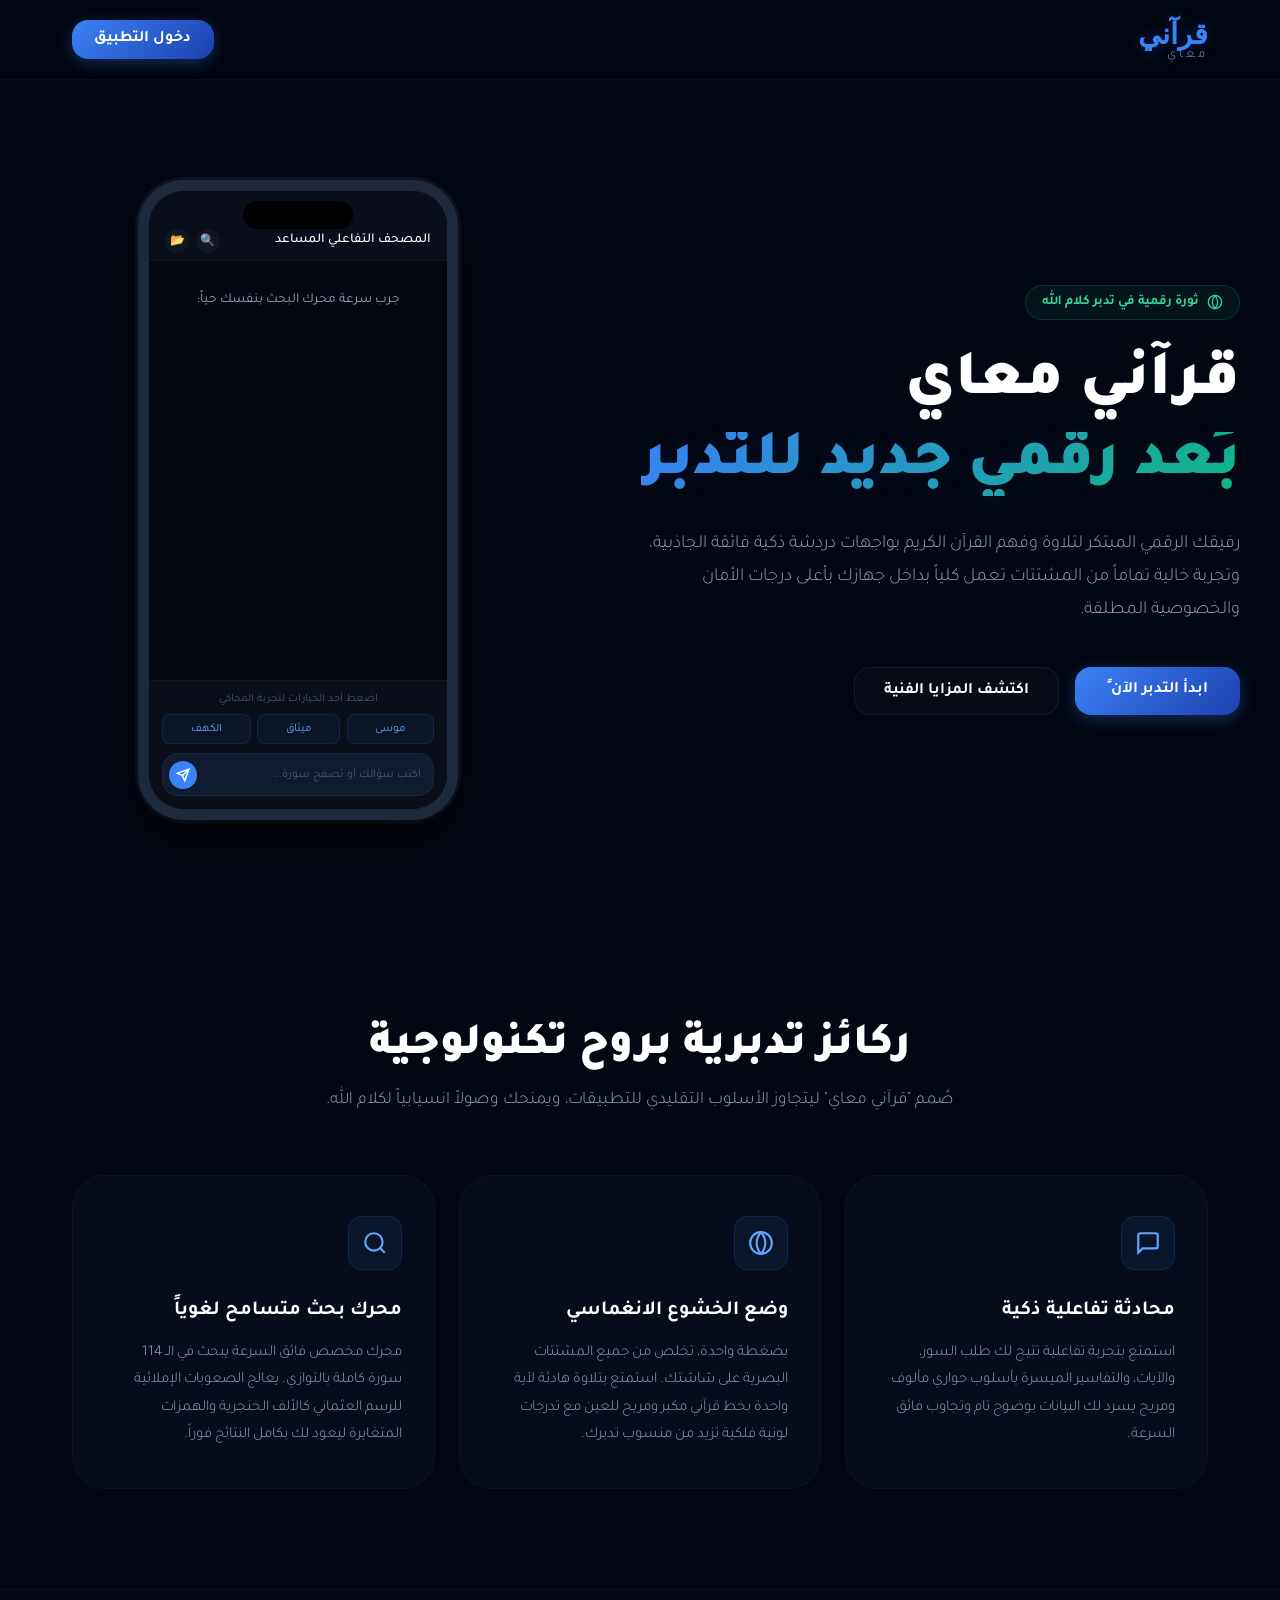
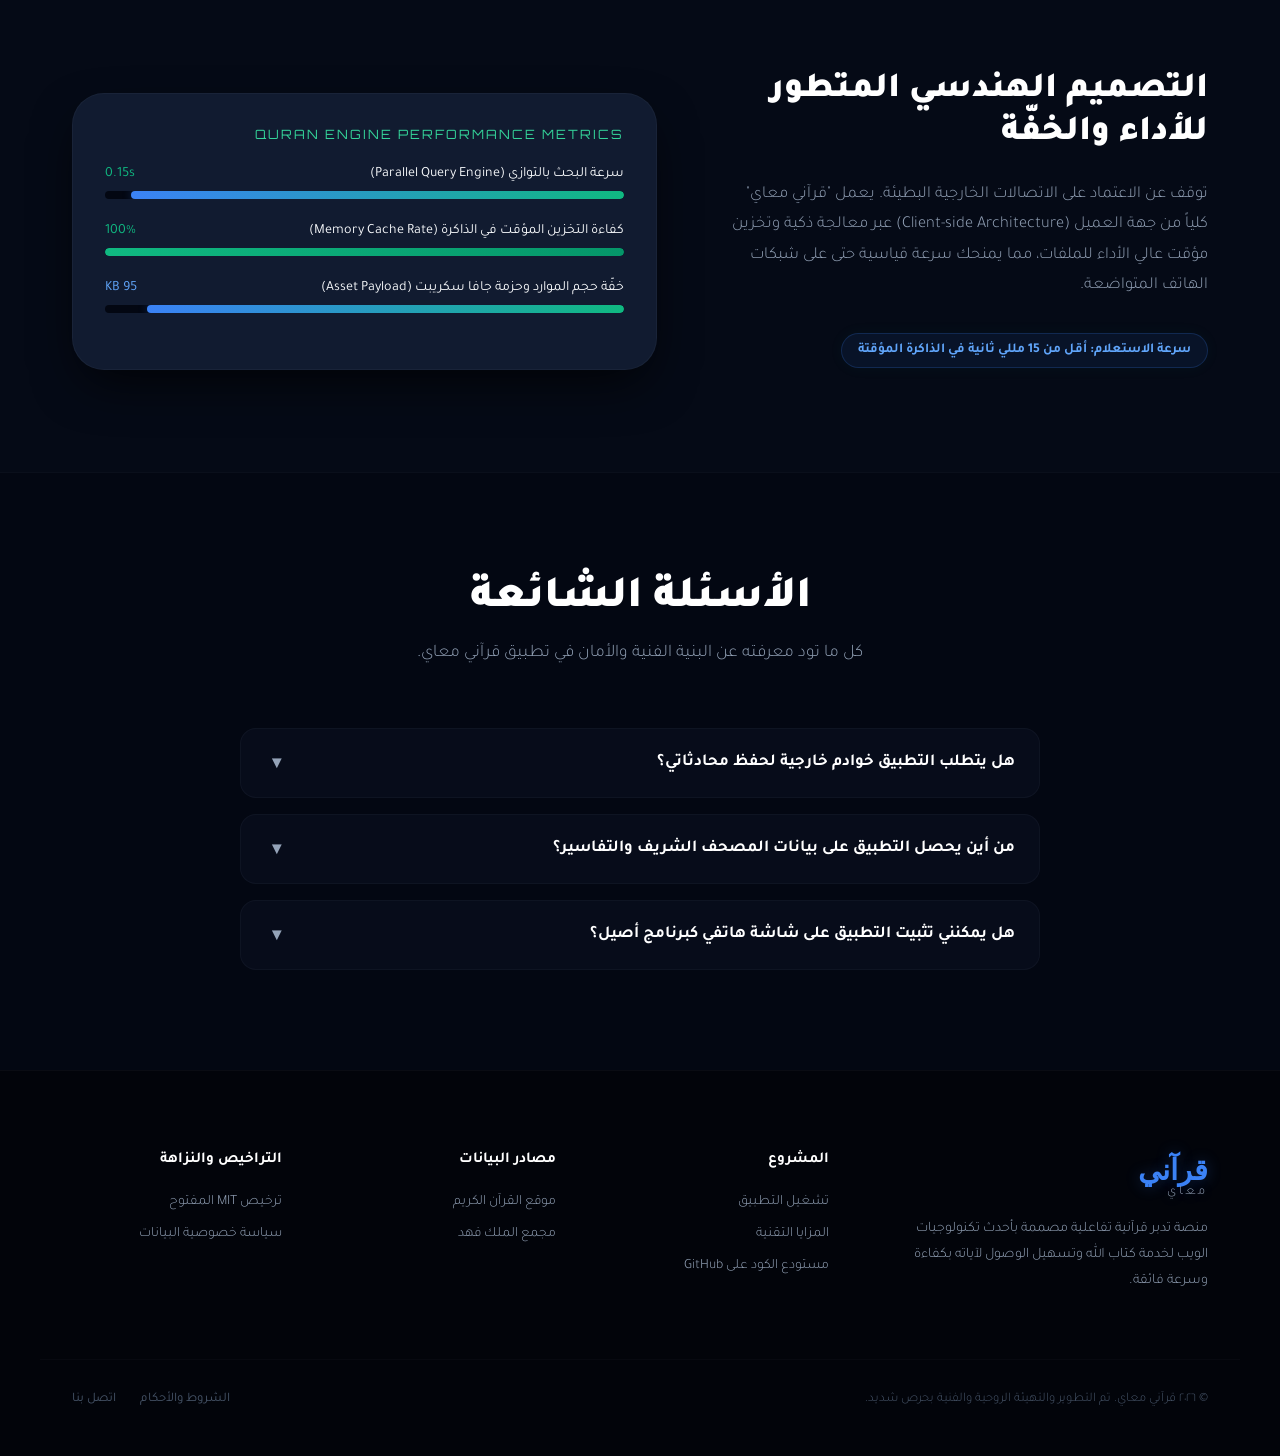
==== index.html @ b891e706 "Add files via upload" ====
<!DOCTYPE html>
<html lang="ar" dir="rtl">
<head>
    <meta charset="UTF-8">
    <meta name="viewport" content="width=device-width, initial-scale=1.0, viewport-fit=cover">
    <title>قرآني معاي | البُعد الرقمي الجديد لتدبر كلام الله</title>
    
    <!-- تحسينات محركات البحث العالمية (SEO Metadata) -->
    <meta name="description" content="منصة تفاعلية فلكية رائدة لتدبر القرآن الكريم، بحث متوازٍ فائق التسامح اللغوي، وضع خشوع انغماسي، وخصوصية مطلقة دون خوادم أو تعقب.">
    <meta name="keywords" content="قرآن كريم، تدبر، تفسير، بحث في القرآن، وضع الخشوع، تطبيق إلكتروني للقرآن">
    <meta name="theme-color" content="#030712">
    
    <!-- الخطوط المتناسقة للواجهات الفاخرة -->
    <link rel="preconnect" href="https://fonts.googleapis.com">
    <link rel="preconnect" href="https://fonts.gstatic.com" crossorigin>
    <link href="https://fonts.googleapis.com/css2?family=Amiri+Quran&family=Tajawal:wght@300;400;500;700;900&family=Orbitron:wght@500;700;900&display=swap" rel="stylesheet">
    
    <style>
        /* ==========================================================================
           1. التصميم البصري العام والمتغيرات الفلكية (Design Tokens)
           ========================================================================== */
        :root {
            --bg-deep-space: #030712;      /* السواد الفلكي المطلق */
            --bg-nebula-void: #090e1a;     /* تداخل العتامة الضبابية */
            --bg-star-cluster: #111b30;    /* لون البطاقات التفاعلية */
            --bg-glass-overlay: rgba(3, 7, 18, 0.75);

            --text-pure: #ffffff;
            --text-luminous: #f8fafc;
            --text-celestial: #94a3b8;
            --text-faded: #475569;

            --color-aurora-blue: #3b82f6;
            --color-aurora-glow: rgba(59, 130, 246, 0.3);
            --color-aurora-hover: #60a5fa;

            --color-pulsar-green: #10b981;
            --color-pulsar-glow: rgba(16, 185, 129, 0.3);
            --color-pulsar-hover: #34d399;

            --color-nova-orange: #ea580c;
            --color-nova-glow: rgba(234, 88, 12, 0.25);

            --font-quran: 'Amiri Quran', serif;
            --font-ui: 'Tajawal', sans-serif;
            --font-tech: 'Orbitron', sans-serif;

            --radius-sm: 8px;
            --radius-md: 16px;
            --radius-lg: 32px;
            --radius-pill: 9999px;

            --shadow-cosmic: 0 20px 50px -12px rgba(0, 0, 0, 0.8);
            --transition-smooth: all 0.4s cubic-bezier(0.16, 1, 0.3, 1);
        }

        /* تصفير التهيئة العامة */
        *, *::before, *::after {
            margin: 0;
            padding: 0;
            box-sizing: border-box;
            outline: none;
            -webkit-tap-highlight-color: transparent;
        }

        html, body {
            width: 100%;
            overflow-x: hidden;
            background-color: var(--bg-deep-space);
            color: var(--text-luminous);
            font-family: var(--font-ui);
            scroll-behavior: smooth;
        }

        /* خلفية النجوم الهادئة */
        body::before {
            content: '';
            position: fixed;
            top: 0; left: 0; right: 0; bottom: 0;
            background-image: 
                radial-gradient(circle at 20% 30%, rgba(37, 99, 235, 0.06) 0%, transparent 50%),
                radial-gradient(circle at 80% 70%, rgba(16, 185, 129, 0.05) 0%, transparent 50%),
                url('https://www.transparenttextures.com/patterns/stardust.png');
            opacity: 0.9;
            z-index: -1;
            pointer-events: none;
        }

        /* حاوية العرض القياسية */
        .container {
            max-width: 1200px;
            width: 100%;
            margin: 0 auto;
            padding: 0 2rem;
        }

        /* شريط الملاحة الفخم الزجاجي */
        .nav-bar {
            position: fixed;
            top: 0; left: 0; right: 0;
            height: 80px;
            background-color: var(--bg-glass-overlay);
            backdrop-filter: blur(20px);
            -webkit-backdrop-filter: blur(20px);
            border-bottom: 1px solid rgba(148, 163, 184, 0.05);
            z-index: 1000;
            display: flex;
            align-items: center;
        }
        .nav-container {
            display: flex;
            justify-content: space-between;
            align-items: center;
            width: 100%;
        }
        .nav-logo {
            font-family: var(--font-tech);
            font-size: 1.8rem;
            font-weight: 900;
            color: var(--color-aurora-blue);
            text-decoration: none;
            text-shadow: 0 0 15px var(--color-aurora-glow);
        }
        .nav-logo span {
            font-family: var(--font-ui);
            font-size: 0.45em;
            display: block;
            color: var(--text-celestial);
            letter-spacing: 3px;
            margin-top: -3px;
            font-weight: 300;
        }
        .nav-btn {
            background: linear-gradient(135deg, var(--color-aurora-blue), #1d40af);
            color: var(--text-pure);
            border: none;
            padding: 0.65rem 1.4rem;
            border-radius: var(--radius-md);
            font-weight: 700;
            font-family: var(--font-ui);
            cursor: pointer;
            text-decoration: none;
            transition: var(--transition-smooth);
            box-shadow: 0 4px 15px var(--color-aurora-glow);
        }
        .nav-btn:hover {
            transform: translateY(-2px);
            box-shadow: 0 8px 25px var(--color-aurora-glow);
            background: var(--color-aurora-hover);
        }

        /* ==========================================================================
           2. قسم العرض الرئيسي المبتكر (Immersive Hero Section)
           ========================================================================== */
        .hero {
            padding: 180px 0 100px 0;
            display: grid;
            grid-template-columns: 1.2fr 1fr;
            gap: 4rem;
            align-items: center;
            position: relative;
        }

        .hero-info-panel {
            display: flex;
            flex-direction: column;
            align-items: flex-start;
        }

        .badge-spiritual {
            background-color: rgba(16, 185, 129, 0.08);
            border: 1px solid rgba(16, 185, 129, 0.2);
            color: #34d399;
            padding: 0.5rem 1rem;
            border-radius: var(--radius-pill);
            font-size: 0.85rem;
            font-weight: 700;
            margin-bottom: 1.5rem;
            display: inline-flex;
            align-items: center;
            gap: 0.5rem;
            box-shadow: 0 0 15px rgba(16, 185, 129, 0.05);
        }

        .hero-title {
            font-size: clamp(2.5rem, 5vw, 4rem);
            font-weight: 900;
            line-height: 1.25;
            color: var(--text-pure);
            margin-bottom: 1.5rem;
        }
        .hero-title span {
            background: linear-gradient(135deg, var(--color-aurora-blue), var(--color-pulsar-green));
            -webkit-background-clip: text;
            -webkit-text-fill-color: transparent;
            text-shadow: 0 0 30px rgba(59, 130, 246, 0.1);
        }

        .hero-subtitle {
            font-size: 1.15rem;
            line-height: 1.8;
            color: var(--text-celestial);
            margin-bottom: 2.5rem;
            font-weight: 300;
        }

        .hero-ctas {
            display: flex;
            gap: 1rem;
            flex-wrap: wrap;
        }

        .cta-secondary {
            background-color: rgba(255, 255, 255, 0.02);
            border: 1px solid rgba(148, 163, 184, 0.1);
            color: var(--text-luminous);
            padding: 0.85rem 1.8rem;
            border-radius: var(--radius-md);
            font-weight: 700;
            text-decoration: none;
            transition: var(--transition-smooth);
            display: inline-flex;
            align-items: center;
            gap: 0.5rem;
        }
        .cta-secondary:hover {
            background-color: rgba(148, 163, 184, 0.06);
            border-color: var(--text-celestial);
            transform: translateY(-2px);
        }

        /* محاكي الهاتف التفاعلي (Interactive Smartphone Emulator) */
        .emulator-wrapper {
            display: flex;
            justify-content: center;
            align-items: center;
            position: relative;
        }
        .emulator-wrapper::before {
            content: '';
            position: absolute;
            width: 320px; height: 320px;
            background: radial-gradient(circle, var(--color-aurora-glow) 0%, transparent 70%);
            z-index: 1;
            pointer-events: none;
        }
        
        .iphone-frame {
            width: 320px;
            height: 640px;
            background-color: #0c101b;
            border: 11px solid #1e293b;
            border-radius: 46px;
            box-shadow: var(--shadow-cosmic), 0 0 0 3px rgba(148, 163, 184, 0.08);
            position: relative;
            z-index: 2;
            overflow: hidden;
            display: flex;
            flex-direction: column;
        }
        
        /* نوتش الجزيرة الديناميكية للكاميرا */
        .dynamic-island {
            width: 110px;
            height: 28px;
            background-color: #000;
            border-radius: 20px;
            position: absolute;
            top: 10px;
            left: 50%;
            transform: translateX(-50%);
            z-index: 100;
        }

        /* ترويسة التطبيق داخل المحاكي */
        .emu-header {
            height: 70px;
            padding: 30px 1rem 0 1rem;
            background-color: rgba(9, 14, 26, 0.9);
            border-bottom: 1px solid rgba(255, 255, 255, 0.03);
            display: flex;
            justify-content: space-between;
            align-items: center;
        }
        .emu-title {
            font-size: 0.85rem;
            font-weight: 500;
            color: var(--text-pure);
        }
        .emu-tools {
            display: flex;
            gap: 0.4rem;
        }
        .emu-tool-icon {
            width: 24px; height: 24px;
            border-radius: 50%;
            background-color: rgba(255, 255, 255, 0.03);
            color: var(--text-celestial);
            display: flex; justify-content: center; align-items: center;
            font-size: 0.75rem;
        }

        /* شاشة المحادثة داخل المحاكي */
        .emu-chat-stream {
            flex-grow: 1;
            padding: 1rem;
            overflow-y: auto;
            display: flex;
            flex-direction: column;
            gap: 0.8rem;
            background-color: #050811;
        }
        .emu-bubble {
            max-width: 85%;
            padding: 0.75rem 1rem;
            border-radius: var(--radius-md);
            font-size: 0.82rem;
            line-height: 1.7;
            animation: emuBubbleFade 0.4s ease-out forwards;
        }
        @keyframes emuBubbleFade { from { opacity: 0; transform: translateY(10px); } }

        .emu-bubble.user {
            background: var(--bubble-user);
            color: var(--text-pure);
            align-self: flex-end;
            border-bottom-right-radius: 3px;
        }
        .emu-bubble.quran {
            background: var(--bubble-quran);
            color: var(--text-luminous);
            align-self: flex-start;
            border-bottom-left-radius: 3px;
            border: 1px solid rgba(148, 163, 184, 0.05);
        }
        .emu-bubble.quran .ayah-text {
            font-family: var(--font-quran);
            font-size: 1.15rem;
            line-height: 1.9;
            text-align: center;
            display: block;
            color: var(--text-pure);
        }
        .emu-bubble.quran .surah-info {
            font-size: 0.68rem;
            color: var(--text-celestial);
            display: block;
            margin-top: 0.5rem;
            text-align: left;
        }

        /* حقل الإدخال والأزرار التفاعلية التجريبية */
        .emu-footer {
            padding: 0.8rem;
            background-color: rgba(9, 14, 26, 0.95);
            border-top: 1px solid rgba(255, 255, 255, 0.03);
        }
        .emu-hints-label {
            font-size: 0.7rem;
            color: var(--text-faded);
            margin-bottom: 0.5rem;
            display: block;
            text-align: center;
        }
        .emu-try-btns {
            display: flex;
            gap: 0.4rem;
            margin-bottom: 0.6rem;
        }
        .emu-try-btn {
            flex-grow: 1;
            background-color: rgba(59, 130, 246, 0.06);
            border: 1px solid rgba(59, 130, 246, 0.15);
            color: var(--color-aurora-hover);
            padding: 0.45rem;
            border-radius: var(--radius-sm);
            font-size: 0.72rem;
            font-family: var(--font-ui);
            cursor: pointer;
            transition: var(--transition-smooth);
            text-align: center;
        }
        .emu-try-btn:hover {
            background-color: var(--color-aurora-blue);
            color: var(--text-pure);
            border-color: var(--color-aurora-blue);
        }
        .emu-input-box {
            background-color: var(--bg-star-cluster);
            border: 1px solid rgba(148, 163, 184, 0.08);
            border-radius: var(--radius-md);
            padding: 0.4rem;
            display: flex;
            align-items: center;
            justify-content: space-between;
        }
        .emu-input-placeholder {
            font-size: 0.75rem;
            color: var(--text-faded);
            padding-right: 0.4rem;
        }
        .emu-send-icon {
            width: 28px; height: 28px;
            background-color: var(--color-aurora-blue);
            border-radius: 50%;
            display: flex; justify-content: center; align-items: center;
            color: var(--text-pure);
        }

        /* ==========================================================================
           3. قسم الركائز الثلاث والمزايا الفنية (Dynamic Feature Grid)
           ========================================================================== */
        .features-section {
            padding: 100px 0;
            position: relative;
        }
        .section-header {
            text-align: center;
            margin-bottom: 4rem;
        }
        .section-header h2 {
            font-size: clamp(2rem, 3.5vw, 2.8rem);
            font-weight: 900;
            color: var(--text-pure);
            margin-bottom: 1rem;
        }
        .section-header p {
            font-size: 1.1rem;
            color: var(--text-celestial);
            font-weight: 300;
        }

        .grid-features {
            display: grid;
            grid-template-columns: repeat(3, 1fr);
            gap: 1.5rem;
        }
        .feature-card {
            background-color: rgba(17, 27, 48, 0.3);
            border: 1px solid rgba(148, 163, 184, 0.05);
            padding: 2.5rem 2rem;
            border-radius: var(--radius-lg);
            transition: var(--transition-bounce);
            display: flex;
            flex-direction: column;
            align-items: flex-start;
            backdrop-filter: blur(10px);
            -webkit-backdrop-filter: blur(10px);
        }
        .feature-card:hover {
            transform: translateY(-8px);
            border-color: rgba(59, 130, 246, 0.2);
            background-color: rgba(17, 27, 48, 0.5);
            box-shadow: 0 20px 40px -15px rgba(37, 99, 235, 0.1);
        }
        .card-icon {
            width: 54px; height: 54px;
            border-radius: 14px;
            background-color: rgba(59, 130, 246, 0.08);
            border: 1px solid rgba(59, 130, 246, 0.15);
            color: var(--color-aurora-hover);
            display: flex; justify-content: center; align-items: center;
            margin-bottom: 1.8rem;
        }
        .card-icon svg {
            width: 26px; height: 26px;
        }
        .feature-card h3 {
            font-size: 1.25rem;
            font-weight: 700;
            color: var(--text-pure);
            margin-bottom: 1rem;
        }
        .feature-card p {
            font-size: 0.95rem;
            line-height: 1.8;
            color: var(--text-celestial);
            font-weight: 300;
        }

        /* ==========================================================================
           4. دليل التكنولوجيا ومقاييس الأداء السحابي (Technical Metrics)
           ========================================================================== */
        .tech-section {
            padding: 80px 0;
            background-color: rgba(9, 14, 26, 0.5);
            border-top: 1px solid rgba(148, 163, 184, 0.03);
            border-bottom: 1px solid rgba(148, 163, 184, 0.03);
        }
        .tech-showcase {
            display: grid;
            grid-template-columns: 1fr 1.2fr;
            gap: 4rem;
            align-items: center;
        }
        .tech-text-panel h2 {
            font-size: 2.2rem;
            font-weight: 900;
            color: var(--text-pure);
            margin-bottom: 1.5rem;
        }
        .tech-text-panel p {
            font-size: 1.05rem;
            line-height: 1.8;
            color: var(--text-celestial);
            margin-bottom: 2rem;
            font-weight: 300;
        }

        .performance-dashboard {
            background-color: var(--bg-star-cluster);
            border: 1px solid rgba(148, 163, 184, 0.06);
            border-radius: var(--radius-lg);
            padding: 2rem;
            box-shadow: var(--shadow-cosmic);
        }
        .perf-header {
            font-family: var(--font-tech);
            font-size: 0.8rem;
            letter-spacing: 2px;
            color: var(--color-pulsar-hover);
            margin-bottom: 1.5rem;
            display: block;
        }
        .perf-row {
            margin-bottom: 1.5rem;
        }
        .perf-row-label {
            display: flex;
            justify-content: space-between;
            font-size: 0.88rem;
            color: var(--text-luminous);
            margin-bottom: 0.5rem;
        }
        .perf-bar-track {
            width: 100%; height: 8px;
            background-color: var(--bg-deep-space);
            border-radius: var(--radius-pill);
            overflow: hidden;
        }
        .perf-bar-fill {
            height: 100%;
            border-radius: var(--radius-pill);
            background: linear-gradient(90deg, var(--color-aurora-blue), var(--color-pulsar-green));
            box-shadow: 0 0 10px var(--color-aurora-glow);
        }

        /* ==========================================================================
           5. الأسئلة الشائعة التفاعلية (Semantic Interactive FAQ)
           ========================================================================== */
        .faq-section {
            padding: 100px 0;
        }
        .faq-list {
            max-width: 800px;
            margin: 0 auto;
            display: flex;
            flex-direction: column;
            gap: 1rem;
        }
        .faq-item {
            background-color: rgba(17, 27, 48, 0.3);
            border: 1px solid rgba(148, 163, 184, 0.05);
            border-radius: var(--radius-md);
            overflow: hidden;
            transition: var(--transition-smooth);
        }
        .faq-trigger {
            width: 100%;
            padding: 1.5rem;
            background: none;
            border: none;
            text-align: right;
            color: var(--text-pure);
            font-size: 1.05rem;
            font-weight: 700;
            font-family: var(--font-ui);
            cursor: pointer;
            display: flex;
            justify-content: space-between;
            align-items: center;
        }
        .faq-chevron {
            width: 20px; height: 20px;
            color: var(--text-celestial);
            transition: transform var(--transition-smooth);
        }
        .faq-content {
            max-height: 0;
            overflow: hidden;
            transition: max-height 0.4s cubic-bezier(0.16, 1, 0.3, 1);
            background-color: rgba(3, 7, 18, 0.2);
        }
        .faq-content p {
            padding: 1.5rem;
            font-size: 0.95rem;
            line-height: 1.8;
            color: var(--text-celestial);
            font-weight: 300;
            border-top: 1px solid rgba(148, 163, 184, 0.03);
        }

        .faq-item.active {
            border-color: rgba(59, 130, 246, 0.2);
            background-color: rgba(17, 27, 48, 0.5);
        }
        .faq-item.active .faq-chevron {
            transform: rotate(180deg);
            color: var(--color-aurora-hover);
        }

        /* ==========================================================================
           6. تذييل الصفحة الفخم والنهاية (Footer Component)
           ========================================================================== */
        .footer-landing {
            background-color: #02040a;
            border-top: 1px solid rgba(148, 163, 184, 0.05);
            padding: 5rem 0 3rem 0;
        }
        .footer-grid {
            display: grid;
            grid-template-columns: 1.5fr repeat(3, 1fr);
            gap: 4rem;
            margin-bottom: 4rem;
        }
        .footer-brand p {
            font-size: 0.9rem;
            line-height: 1.8;
            color: var(--text-celestial);
            margin-top: 1rem;
            font-weight: 300;
        }
        .footer-column h4 {
            font-size: 0.95rem;
            font-weight: 700;
            color: var(--text-pure);
            margin-bottom: 1.5rem;
        }
        .footer-column ul {
            list-style: none;
            display: flex;
            flex-direction: column;
            gap: 0.8rem;
        }
        .footer-column ul li a {
            color: var(--text-celestial);
            font-size: 0.88rem;
            text-decoration: none;
            transition: var(--transition-smooth);
            font-weight: 300;
        }
        .footer-column ul li a:hover {
            color: var(--color-aurora-hover);
            padding-right: 4px;
        }

        .footer-bottom {
            border-top: 1px solid rgba(148, 163, 184, 0.03);
            padding-top: 2rem;
            display: flex;
            justify-content: space-between;
            align-items: center;
            flex-wrap: wrap;
            gap: 1rem;
        }
        .footer-bottom p {
            font-size: 0.82rem;
            color: var(--text-faded);
            font-weight: 300;
        }
        .footer-bottom-links {
            display: flex;
            gap: 1.5rem;
        }
        .footer-bottom-links a {
            font-size: 0.82rem;
            color: var(--text-faded);
            text-decoration: none;
            transition: var(--transition-smooth);
        }
        .footer-bottom-links a:hover {
            color: var(--text-celestial);
        }

        /* ==========================================================================
           7. التجاوب الفائق والتلاؤم مع شاشات الهواتف (Responsive Layouts)
           ========================================================================== */
        @media (max-width: 1024px) {
            .sidebar { display: none; }
        }
        @media (max-width: 768px) {
            .hero {
                grid-template-columns: 1fr;
                padding-top: 130px;
                text-align: center;
                gap: 3rem;
            }
            .hero-info-panel {
                align-items: center;
            }
            .grid-features {
                grid-template-columns: 1fr;
            }
            .tech-showcase {
                grid-template-columns: 1fr;
                gap: 3rem;
            }
            .footer-grid {
                grid-template-columns: 1fr;
                gap: 2.5rem;
            }
        }
    </style>
</head>
<body>

    <!-- 1. شريط الملاحة الزجاجي العلوي -->
    <header class="nav-bar">
        <div class="container nav-container">
            <a href="#" class="nav-logo" translate="no">قرآني<span>معاي</span></a>
            <a href="index.html" class="nav-btn">دخول التطبيق</a>
        </div>
    </header>

    <!-- 2. القسم الترحيبي الرئيسي والـ Hero مع المحاكي الحي المدمج -->
    <section class="container hero">
        <div class="hero-info-panel">
            <div class="badge-spiritual">
                <svg width="16" height="16" viewBox="0 0 24 24" fill="none" stroke="currentColor" stroke-width="2">
                    <circle cx="12" cy="12" r="10"></circle>
                    <path d="M12 2a15.3 15.3 0 0 1 4 10 15.3 15.3 0 0 1-4 10 15.3 15.3 0 0 1-4-10 15.3 15.3 0 0 1 4-10z"></path>
                </svg>
                ثورة رقمية في تدبر كلام الله
            </div>
            <h1 class="hero-title">قرآني معاي <br><span>بُعد رقمي جديد للتدبر</span></h1>
            <p class="hero-subtitle">رفيقك الرقمي المبتكر لتلاوة وفهم القرآن الكريم بواجهات دردشة ذكية فائقة الجاذبية، وتجربة خالية تماماً من المشتتات تعمل كلياً بداخل جهازك بأعلى درجات الأمان والخصوصية المطلقة.</p>
            <div class="hero-ctas">
                <a href="index.html" class="nav-btn" style="padding: 0.85rem 2rem; font-size: 1rem;">ابدأ التدبر الآن ً</a>
                <a href="#features-section" class="cta-secondary">اكتشف المزايا الفنية</a>
            </div>
        </div>

        <!-- محاكي الهاتف الذكي التفاعلي الحي -->
        <div class="emulator-wrapper">
            <div class="iphone-frame">
                <div class="dynamic-island"></div>
                
                <!-- ترويسة التطبيق داخل المحاكي -->
                <div class="emu-header">
                    <span class="emu-title">المصحف التفاعلي المساعد</span>
                    <div class="emu-tools">
                        <div class="emu-tool-icon">🔍</div>
                        <div class="emu-tool-icon">📂</div>
                    </div>
                </div>

                <!-- دفق الرسائل التفاعلية التجريبية داخل المحاكي -->
                <div class="emu-chat-stream" id="emu-chat">
                    <div class="emu-bubble quran" style="max-width: 100%; align-self: center; text-align: center; background: none; border: none; box-shadow: none;">
                        <span style="font-size: 0.85rem; color: var(--text-celestial); display: block; margin-bottom: 0.4rem;">جرب سرعة محرك البحث بنفسك حياً:</span>
                    </div>
                </div>

                <!-- أزرار الاستعلام السريع التجريبية -->
                <div class="emu-footer">
                    <span class="emu-hints-label">اضغط أحد الخيارات لتجربة المحاكي</span>
                    <div class="emu-try-btns">
                        <button class="emu-try-btn" onclick="triggerEmuSearch('موسى')">موسى</button>
                        <button class="emu-try-btn" onclick="triggerEmuSearch('ميثاق')">ميثاق</button>
                        <button class="emu-try-btn" onclick="triggerEmuSearch('الكهف')">الكهف</button>
                    </div>
                    <div class="emu-input-box">
                        <span class="emu-input-placeholder">اكتب سؤالك أو تصفح سورة...</span>
                        <div class="emu-send-icon">
                            <svg width="14" height="14" viewBox="0 0 24 24" fill="none" stroke="currentColor" stroke-width="2.5">
                                <line x1="22" y1="2" x2="11" y2="13"></line>
                                <polygon points="22 2 15 22 11 13 2 9 22 2"></polygon>
                            </svg>
                        </div>
                    </div>
                </div>
            </div>
        </div>
    </section>

    <!-- 3. قسم ركائز التطبيق والمزايا الفنية -->
    <section class="features-section" id="features-section">
        <div class="container">
            <div class="section-header">
                <h2>ركائز تدبرية بروح تكنولوجية</h2>
                <p>صُمم "قرآني معاي" ليتجاوز الأسلوب التقليدي للتطبيقات، ويمنحك وصولاً انسيابياً لكلام الله.</p>
            </div>
            
            <div class="grid-features">
                <div class="feature-card">
                    <div class="card-icon">
                        <svg viewBox="0 0 24 24" fill="none" stroke="currentColor" stroke-width="2">
                            <path d="M21 15a2 2 0 0 1-2 2H7l-4 4V5a2 2 0 0 1 2-2h14a2 2 0 0 1 2 2z"></path>
                        </svg>
                    </div>
                    <h3>محادثة تفاعلية ذكية</h3>
                    <p>استمتع بتجربة تفاعلية تتيح لك طلب السور، والآيات، والتفاسير الميسرة بأسلوب حواري مألوف ومريح يسرد لك البيانات بوضوح تام وتجاوب فائق السرعة.</p>
                </div>

                <div class="feature-card">
                    <div class="card-icon">
                        <svg viewBox="0 0 24 24" fill="none" stroke="currentColor" stroke-width="2">
                            <circle cx="12" cy="12" r="10"></circle>
                            <path d="M12 2a15.3 15.3 0 0 1 4 10 15.3 15.3 0 0 1-4 10 15.3 15.3 0 0 1-4-10 15.3 15.3 0 0 1 4-10z"></path>
                        </svg>
                    </div>
                    <h3>وضع الخشوع الانغماسي</h3>
                    <p>بضغطة واحدة، تخلص من جميع المشتتات البصرية على شاشتك. استمتع بتلاوة هادئة لآية واحدة بخط قرآني مكبر ومريح للعين مع تدرجات لونية فلكية تزيد من منسوب تدبرك.</p>
                </div>

                <div class="feature-card">
                    <div class="card-icon">
                        <svg viewBox="0 0 24 24" fill="none" stroke="currentColor" stroke-width="2">
                            <circle cx="11" cy="11" r="8"></circle>
                            <line x1="21" y1="21" x2="16.65" y2="16.65"></line>
                        </svg>
                    </div>
                    <h3>محرك بحث متسامح لغوياً</h3>
                    <p>محرك مخصص فائق السرعة يبحث في الـ 114 سورة كاملة بالتوازي. يعالج الصعوبات الإملائية للرسم العثماني كالألف الخنجرية والهمزات المتغايرة ليعود لك بكامل النتائج فوراً.</p>
                </div>
            </div>
        </div>
    </section>

    <!-- 4. دليل التكنولوجيا ومقاييس الأداء -->
    <section class="tech-section">
        <div class="container tech-showcase">
            <div class="tech-text-panel">
                <h2>التصميم الهندسي المتطور للأداء والخفّة</h2>
                <p>توقف عن الاعتماد على الاتصالات الخارجية البطيئة. يعمل "قرآني معاي" كلياً من جهة العميل (Client-side Architecture) عبر معالجة ذكية وتخزين مؤقت عالي الأداء للملفات، مما يمنحك سرعة قياسية حتى على شبكات الهاتف المتواضعة.</p>
                <div class="badge-spiritual" style="background-color: rgba(59, 130, 246, 0.08); border-color: rgba(59, 130, 246, 0.2); color: var(--color-aurora-hover);">
                    سرعة الاستعلام: أقل من 15 مللي ثانية في الذاكرة المؤقتة
                </div>
            </div>

            <!-- لوحة مقاييس الأداء البصرية -->
            <div class="performance-dashboard">
                <span class="perf-header">QURAN ENGINE PERFORMANCE METRICS</span>
                
                <div class="perf-row">
                    <div class="perf-row-label">
                        <span>سرعة البحث بالتوازي (Parallel Query Engine)</span>
                        <span style="color: var(--color-pulsar-green);">0.15s</span>
                    </div>
                    <div class="perf-bar-track">
                        <div class="perf-bar-fill" style="width: 95%;"></div>
                    </div>
                </div>

                <div class="perf-row">
                    <div class="perf-row-label">
                        <span>كفاءة التخزين المؤقت في الذاكرة (Memory Cache Rate)</span>
                        <span style="color: var(--color-pulsar-green);">100%</span>
                    </div>
                    <div class="perf-bar-track">
                        <div class="perf-bar-fill" style="width: 100%; background: linear-gradient(90deg, var(--color-pulsar-green), #059669);"></div>
                    </div>
                </div>

                <div class="perf-row">
                    <div class="perf-row-label">
                        <span>خفّة حجم الموارد وحزمة جافا سكريبت (Asset Payload)</span>
                        <span style="color: var(--color-aurora-hover);">95 KB</span>
                    </div>
                    <div class="perf-bar-track">
                        <div class="perf-bar-fill" style="width: 92%;"></div>
                    </div>
                </div>
            </div>
        </div>
    </section>

    <!-- 5. الأسئلة الشائعة التفاعلية -->
    <section class="faq-section">
        <div class="container">
            <div class="section-header">
                <h2>الأسئلة الشائعة</h2>
                <p>كل ما تود معرفته عن البنية الفنية والأمان في تطبيق قرآني معاي.</p>
            </div>

            <div class="faq-list">
                <div class="faq-item">
                    <button class="faq-trigger" onclick="toggleFaq(this)">
                        هل يتطلب التطبيق خوادم خارجية لحفظ محادثاتي؟
                        <span class="faq-chevron">▼</span>
                    </button>
                    <div class="faq-content">
                        <p>لا، مطلقاً. يتبع التطبيق سياسة الخصوصية المطلقة (Zero-Tracker Policy). يتم تشفير وحفظ كافة جلسات الدردشة، وتاريخ القراءة، وآخر آية تم تدبرها محلياً وعبر جهازك الشخصي فقط باستخدام الـ LocalStorage الخاص بمتصفحك دون إرسال أي بايت واحد لخوادم خارجية.</p>
                    </div>
                </div>

                <div class="faq-item">
                    <button class="faq-trigger" onclick="toggleFaq(this)">
                        من أين يحصل التطبيق على بيانات المصحف الشريف والتفاسير؟
                        <span class="faq-chevron">▼</span>
                    </button>
                    <div class="faq-content">
                        <p>يعتمد التطبيق على سجلات وبيانات نصية دقيقة ومعتمدة بالكامل مستمدة من مصادر مفتوحة وموثقة عالمياً مثل واجهة برمجة تطبيقات القرآن الكريم (Quran.com API)، مضافاً إليها التفسير الميسر الصادر رسمياً عن مجمع الملك فهد لطباعة المصحف الشريف بالمدينة المنورة.</p>
                    </div>
                </div>

                <div class="faq-item">
                    <button class="faq-trigger" onclick="toggleFaq(this)">
                        هل يمكنني تثبيت التطبيق على شاشة هاتفي كبرنامج أصيل؟
                        <span class="faq-chevron">▼</span>
                    </button>
                    <div class="faq-content">
                        <p>نعم، بكل تأكيد. التطبيق مجهز بالكامل ليعمل كـ Progressive Web App (PWA). عند فتحك للتطبيق من متصفح سفاري على الآيفون أو كروم على الأندرويد، يمكنك ببساطة النقر على خيار "إضافة للشاشة الرئيسية" (Add to Home Screen) ليظهر ويتصرف كبرنامج مدمج وخفيف للغاية يعمل دون إنترنت.</p>
                    </div>
                </div>
            </div>
        </div>
    </section>

    <!-- 6. تذييل الصفحة والملاحة الفاخرة -->
    <footer class="footer-landing">
        <div class="container footer-grid">
            <div class="footer-brand">
                <a href="#" class="nav-logo" translate="no">قرآني<span>معاي</span></a>
                <p>منصة تدبر قرآنية تفاعلية مصممة بأحدث تكنولوجيات الويب لخدمة كتاب الله وتسهيل الوصول لآياته بكفاءة وسرعة فائقة.</p>
            </div>
            <div class="footer-column">
                <h4>المشروع</h4>
                <ul>
                    <li><a href="index.html">تشغيل التطبيق</a></li>
                    <li><a href="#features-section">المزايا التقنية</a></li>
                    <li><a href="https://github.com/seif4d/GPT-Quran">مستودع الكود على GitHub</a></li>
                </ul>
            </div>
            <div class="footer-column">
                <h4>مصادر البيانات</h4>
                <ul>
                    <li><a href="https://quran.com">موقع القرآن الكريم</a></li>
                    <li><a href="https://qurancomplex.gov.sa/">مجمع الملك فهد</a></li>
                </ul>
            </div>
            <div class="footer-column">
                <h4>التراخيص والنزاهة</h4>
                <ul>
                    <li><a href="#">ترخيص MIT المفتوح</a></li>
                    <li><a href="#">سياسة خصوصية البيانات</a></li>
                </ul>
            </div>
        </div>
        
        <div class="container footer-bottom">
            <p>© ٢٠٢٦ قرآني معاي. تم التطوير والتهيئة الروحية والفنية بحرص شديد.</p>
            <div class="footer-bottom-links">
                <a href="#">الشروط والأحكام</a>
                <a href="#">اتصل بنا</a>
            </div>
        </div>
    </footer>

    <!-- ==========================================================================
       8. منطق المحاكي التجريبي التفاعلي الحي (Interactive Emulator Engine)
       ========================================================================== */ -->
    <script>
        // دالة الملاحة البسيطة لأسئلة الـ FAQ التفاعلية
        function toggleFaq(button) {
            const item = button.parentElement;
            const content = item.querySelector('.faq-content');
            
            // إغلاق أي تبويب مفتوح آخر أولاً لمنع تضخم الصفحة بصرياً
            document.querySelectorAll('.faq-item').forEach(el => {
                if (el !== item && el.classList.contains('active')) {
                    el.classList.remove('active');
                    el.querySelector('.faq-content').style.maxHeight = '0';
                }
            });

            item.classList.toggle('active');
            if (item.classList.contains('active')) {
                content.style.maxHeight = content.scrollHeight + 'px';
            } else {
                content.style.maxHeight = '0';
            }
        }

        // منطق المحاكي التجريبي التفاعلي السريع للدردشة
        const emuChat = document.getElementById('emu-chat');
        let emuStep = 0;

        function triggerEmuSearch(keyword) {
            // تنظيف شاشة المحاكي عند التجربة الجديدة
            emuChat.innerHTML = '';
            
            // 1. إضافة فقاعة المستخدم التجريبية المنسقة
            const userBubble = document.createElement('div');
            userBubble.className = 'emu-bubble user';
            userBubble.textContent = keyword;
            emuChat.appendChild(userBubble);
            emuChat.scrollTop = emuChat.scrollHeight;

            // محاكاة تأخير خفيف لإظهار سرعة الجلب الفورية
            setTimeout(() => {
                const quranBubble = document.createElement('div');
                quranBubble.className = 'emu-bubble quran';

                if (keyword === 'موسى') {
                    quranBubble.innerHTML = `
                        <span style="font-size:0.75rem; color:var(--color-pulsar-hover); display:block; margin-bottom:0.4rem; font-weight:700;">🔍 تم رصد 131 موضعاً لـ "موسى":</span>
                        <div style="background-color:rgba(255,255,255,0.02); padding:0.5rem; border-radius:8px; border:1px solid rgba(255,255,255,0.05); margin-bottom:0.4rem; text-align:right;">
                            <strong>سورة البقرة:</strong> الآيات [51]، [53]، [54]...
                        </div>
                        <span class="surah-info">اضغط آية معينة لعرضها حياً في التطبيق الفعلي.</span>
                    `;
                } else if (keyword === 'ميثاق') {
                    quranBubble.innerHTML = `
                        <span style="font-size:0.75rem; color:var(--color-pulsar-hover); display:block; margin-bottom:0.4rem; font-weight:700;">🔍 تم رصد 25 موضعاً لـ "ميثاق" عثمانياً:</span>
                        <div style="background-color:rgba(255,255,255,0.02); padding:0.5rem; border-radius:8px; border:1px solid rgba(255,255,255,0.05); margin-bottom:0.4rem; text-align:right;">
                            <strong>سورة البقرة (83):</strong> ﴿وَإِذْ أَخَذْنَا مِيثَٰقَ بَنِىٓ إِسْرَٰٓءِيلَ...﴾
                        </div>
                        <span class="surah-info">حل مشكلة الألف الخنجرية العثمانية فعال 100%!</span>
                    `;
                } else if (keyword === 'الكهف') {
                    quranBubble.innerHTML = `
                        <span class="ayah-text">بِسْمِ ٱللَّهِ ٱلرَّحْمَٰنِ ٱلرَّحِيمِ<br>ٱلْحَمْدُ لِلَّهِ ٱلَّذِىٓ أَنزَلَ عَلَىٰ عَبْدِهِ ٱلْكِتَٰبَ وَلَمْ يَجْعَل لَّهُۥ عِوَجَا ۜ ﴿١﴾</span>
                        <span class="surah-info">سورة الكهف كاملة جاهزة للتلاوة</span>
                    `;
                }

                emuChat.appendChild(quranBubble);
                emuChat.scrollTop = emuChat.scrollHeight;
            }, 400);
        }
    </script>
</body>
</html>
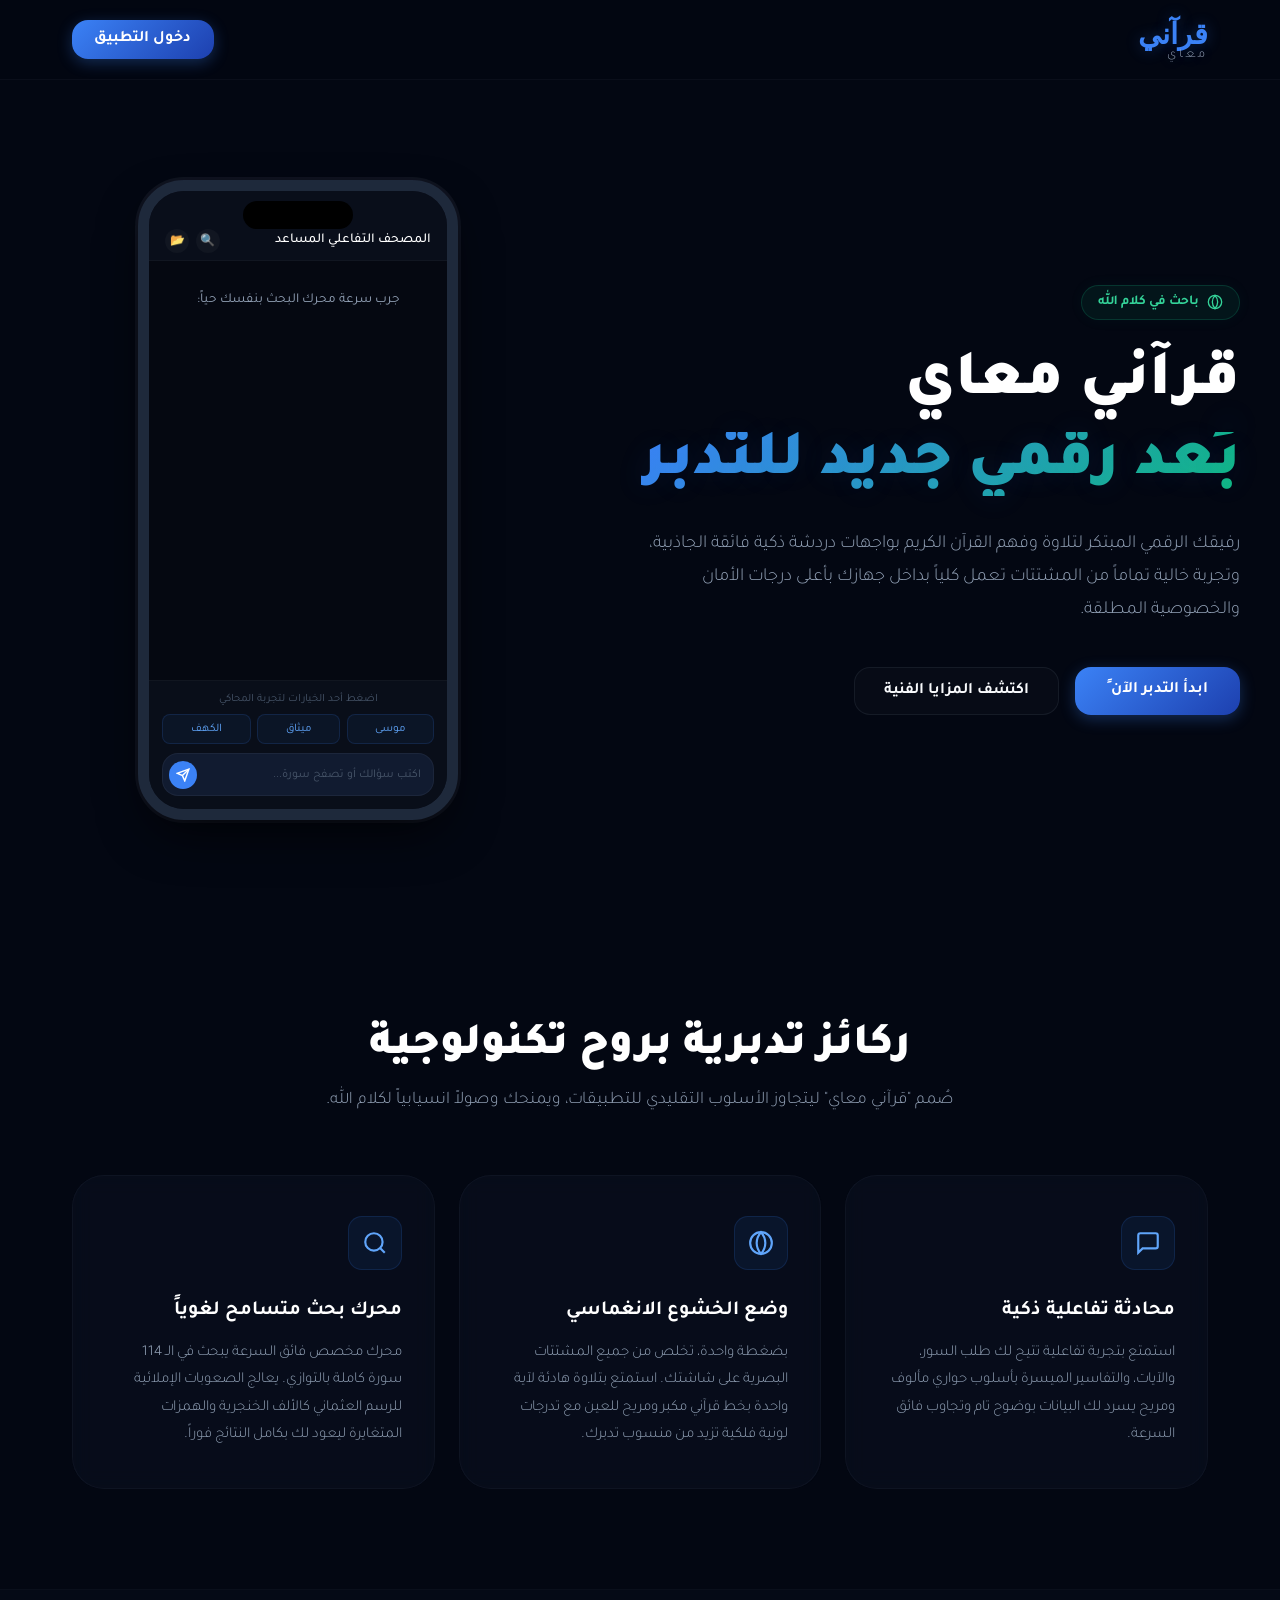
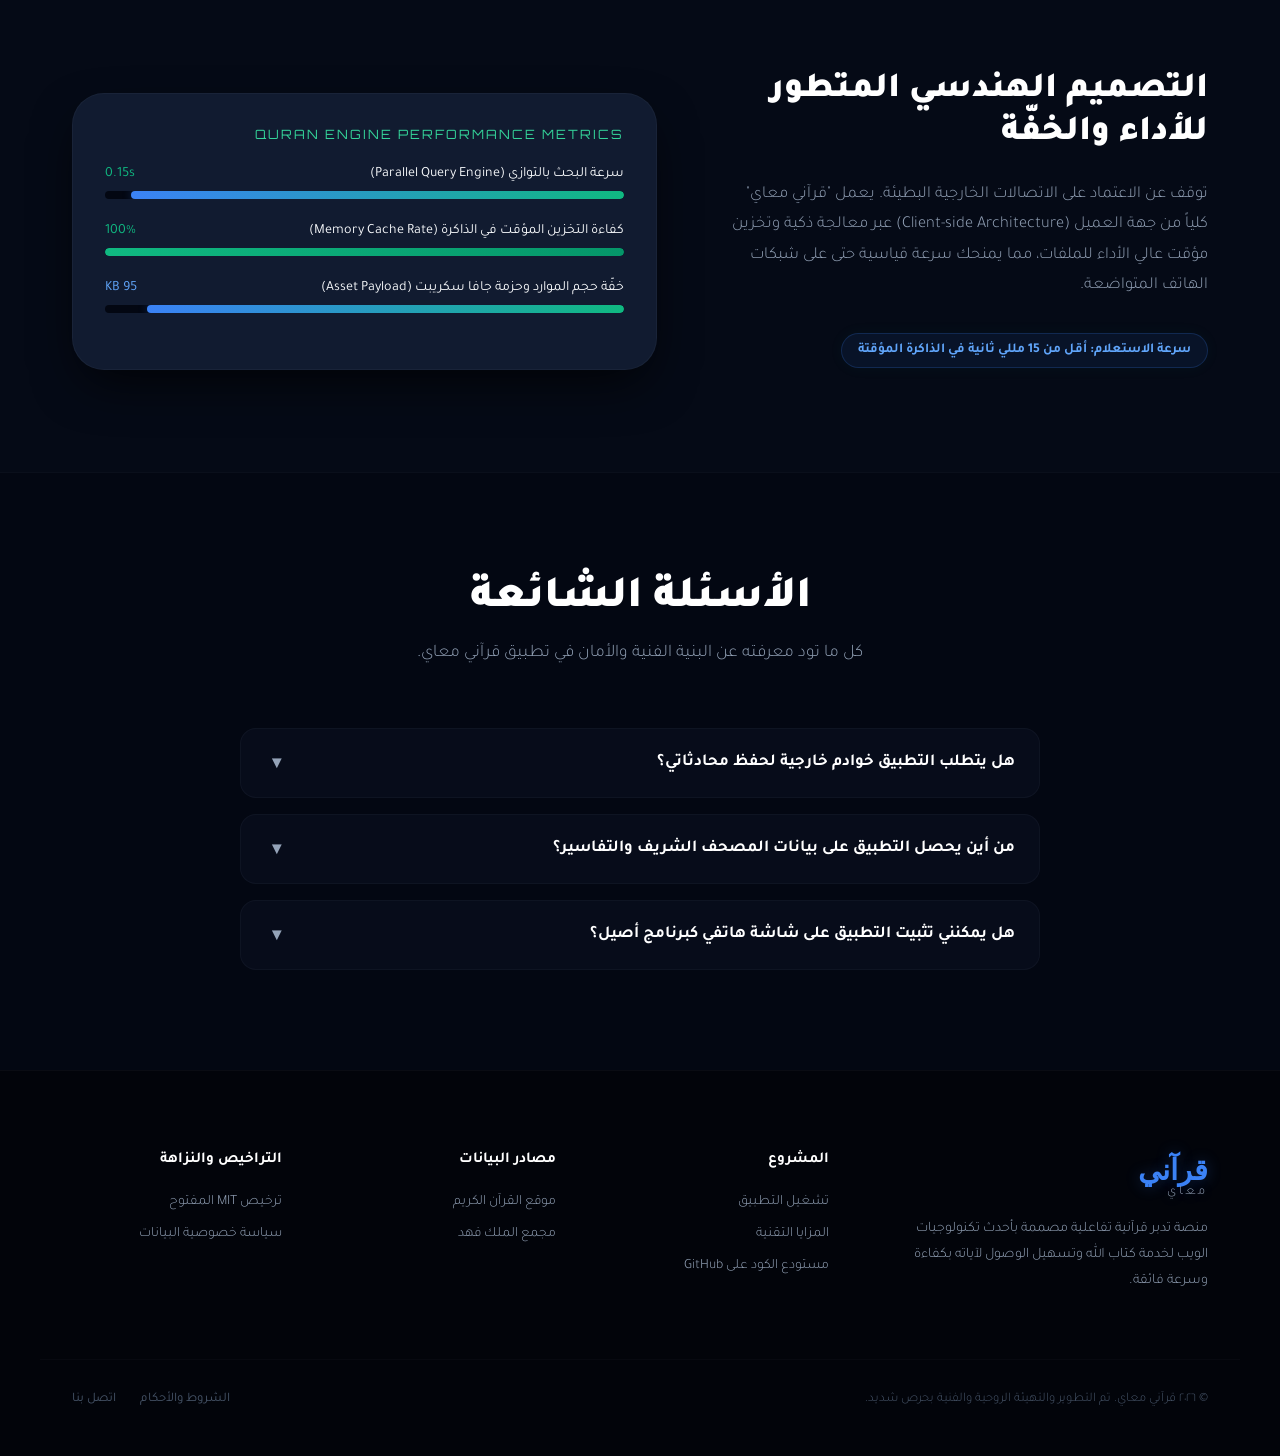
==== commit 42733af6: "Update print statement from 'Hello' to 'Goodbye'" ====
--- a/index.html
+++ b/index.html
@@ -718,7 +718,7 @@
     <header class="nav-bar">
         <div class="container nav-container">
             <a href="#" class="nav-logo" translate="no">قرآني<span>معاي</span></a>
-            <a href="index.html" class="nav-btn">دخول التطبيق</a>
+            <a href="app/index.html" class="nav-btn">دخول التطبيق</a>
         </div>
     </header>
 
@@ -730,12 +730,12 @@
                     <circle cx="12" cy="12" r="10"></circle>
                     <path d="M12 2a15.3 15.3 0 0 1 4 10 15.3 15.3 0 0 1-4 10 15.3 15.3 0 0 1-4-10 15.3 15.3 0 0 1 4-10z"></path>
                 </svg>
-                ثورة رقمية في تدبر كلام الله
+                باحث في كلام الله
             </div>
             <h1 class="hero-title">قرآني معاي <br><span>بُعد رقمي جديد للتدبر</span></h1>
             <p class="hero-subtitle">رفيقك الرقمي المبتكر لتلاوة وفهم القرآن الكريم بواجهات دردشة ذكية فائقة الجاذبية، وتجربة خالية تماماً من المشتتات تعمل كلياً بداخل جهازك بأعلى درجات الأمان والخصوصية المطلقة.</p>
             <div class="hero-ctas">
-                <a href="index.html" class="nav-btn" style="padding: 0.85rem 2rem; font-size: 1rem;">ابدأ التدبر الآن ً</a>
+                <a href="app" class="nav-btn" style="padding: 0.85rem 2rem; font-size: 1rem;">ابدأ التدبر الآن ً</a>
                 <a href="#features-section" class="cta-secondary">اكتشف المزايا الفنية</a>
             </div>
         </div>
@@ -1031,4 +1031,4 @@
         }
     </script>
 </body>
-</html>+</html>
